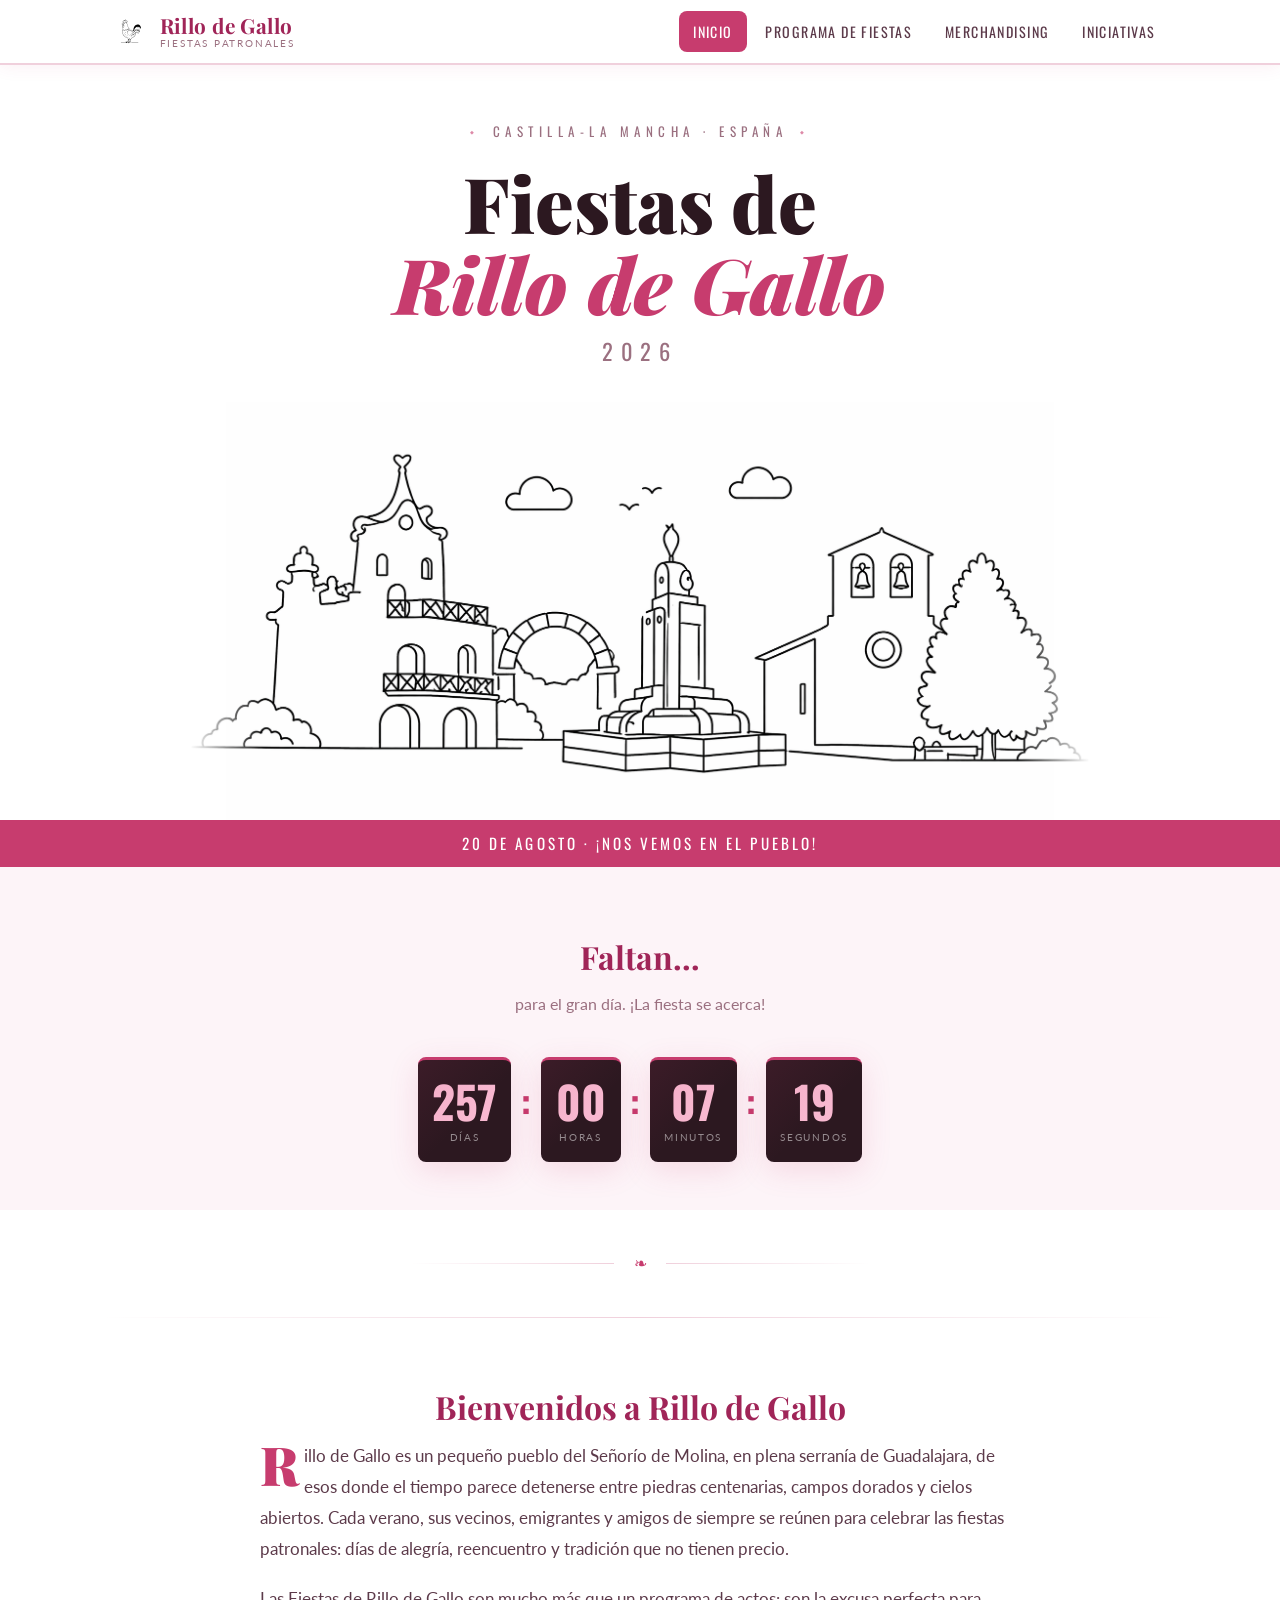
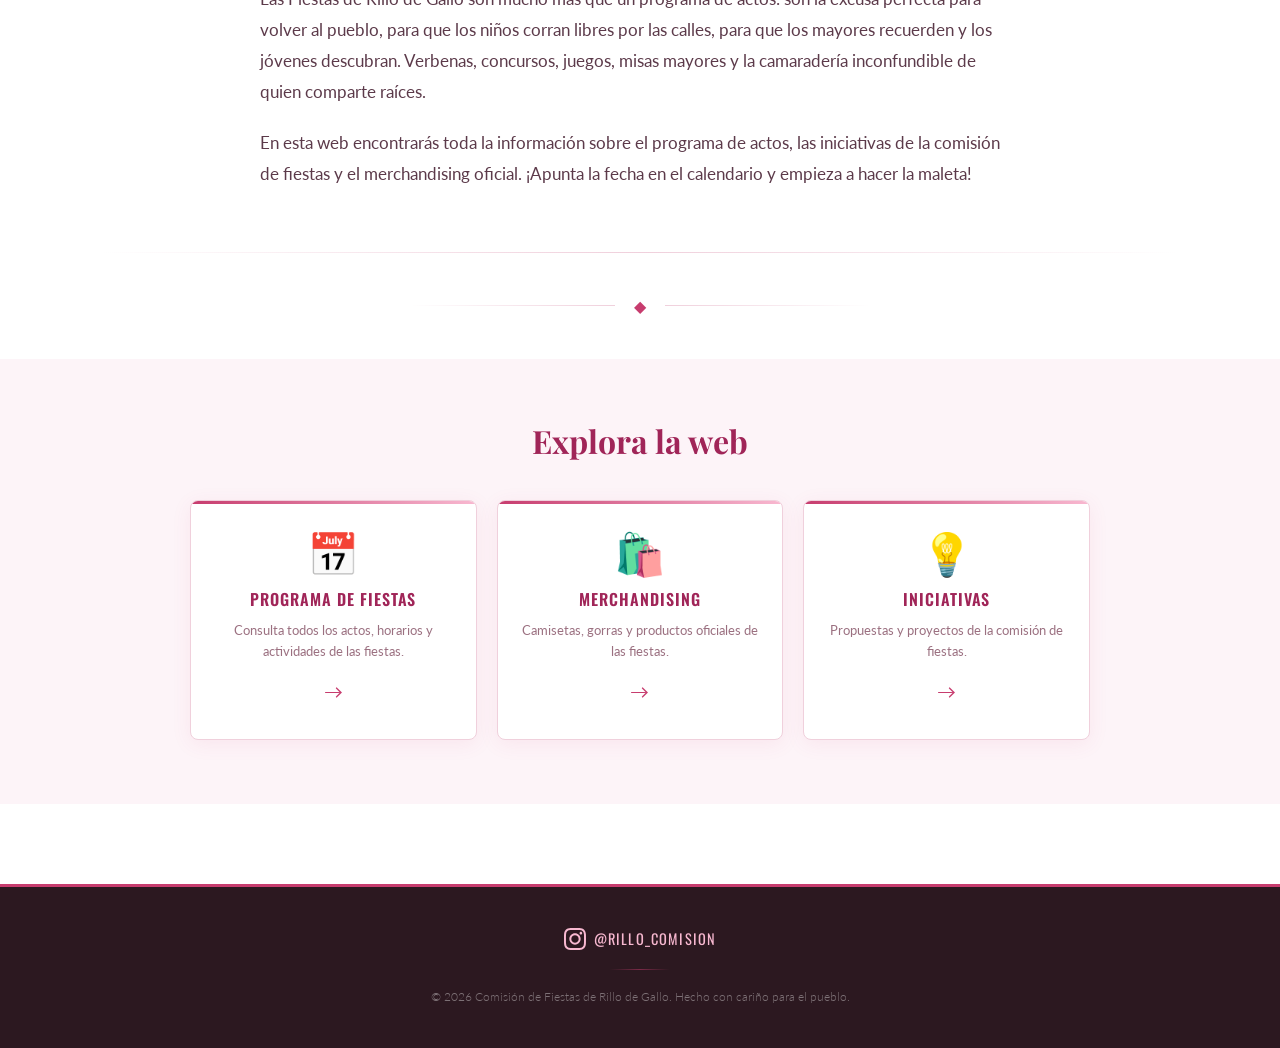
==== index.html @ b317466b "first commit" ====
<!DOCTYPE html>
<html lang="es">
<head>
  <meta charset="UTF-8" />
  <meta name="viewport" content="width=device-width, initial-scale=1.0" />
  <meta name="description" content="Web oficial de las Fiestas de Rillo de Gallo, Castilla-La Mancha. Consulta el programa, la cuenta atrás y el merchandising de las fiestas." />
  <title>Fiestas de Rillo de Gallo</title>
  <link rel="stylesheet" href="style.css" />
</head>
<body>

  <!-- ========================================================
       HEADER
       ======================================================== -->
  <header class="site-header" role="banner">
    <div class="header-inner">

      <!-- Logo con gallo -->
      <a href="index.html" class="site-logo" aria-label="Inicio — Fiestas de Rillo de Gallo">
        <img src="gallo.svg" alt="" class="logo-rooster" aria-hidden="true" />
        <div class="logo-text">
          <span class="logo-main">Rillo de Gallo</span>
          <span class="logo-sub">Fiestas Patronales</span>
        </div>
      </a>

      <!-- Botón hamburguesa (visible sólo en móvil) -->
      <button
        id="nav-toggle"
        class="nav-toggle"
        aria-controls="site-nav"
        aria-expanded="false"
        aria-label="Abrir menú de navegación"
      >
        <span></span>
        <span></span>
        <span></span>
      </button>

      <!-- Navegación principal -->
      <nav id="site-nav" class="site-nav" aria-label="Navegación principal">
        <a href="index.html"         class="nav-link">Inicio</a>
        <a href="programa.html"      class="nav-link">Programa de Fiestas</a>
        <a href="merchandising.html" class="nav-link">Merchandising</a>
        <a href="iniciativas.html"   class="nav-link">Iniciativas</a>
      </nav>

    </div>
  </header>


  <!-- ========================================================
       HERO
       ======================================================== -->
  <section class="hero" aria-labelledby="hero-title">

    <p class="hero-eyebrow">Castilla-La Mancha · España</p>

    <h1 class="hero-title" id="hero-title">
      Fiestas de
      <span class="hero-title-accent">Rillo de Gallo</span>
    </h1>

    <!-- El año se rellena dinámicamente con JS -->
    <p class="hero-year" id="hero-year">2026</p>

    <!-- Ilustración del pueblo
         Guarda la imagen como "ilustracion.png" en esta misma carpeta -->
    <div class="hero-illustration-wrap">
      <img
        src="ilustracion.png"
        alt="Ilustración del pueblo de Rillo de Gallo: el castillo, el arco, el monumento y la iglesia"
        class="hero-illustration"
      />
    </div>

  </section>

  <!-- Barra de fecha debajo del hero -->
  <div class="hero-date-bar" aria-label="Fecha de las fiestas">
    20 de agosto · ¡Nos vemos en el pueblo!
  </div>


  <!-- ========================================================
       CUENTA ATRÁS
       ======================================================== -->
  <section class="countdown-section" aria-labelledby="countdown-title">
    <div class="container">

      <h2 class="section-title" id="countdown-title">Faltan…</h2>
      <p class="section-subtitle">para el gran día. ¡La fiesta se acerca!</p>

      <!-- Grid de la cuenta atrás (se oculta si ya llegó el día) -->
      <div
        id="countdown-grid"
        class="countdown-grid"
        role="timer"
        aria-live="off"
        aria-label="Cuenta atrás hasta el 20 de agosto"
      >
        <div class="countdown-item">
          <span class="countdown-number" id="cd-days"  aria-label="Días">--</span>
          <span class="countdown-label">Días</span>
        </div>

        <span class="countdown-sep" aria-hidden="true">:</span>

        <div class="countdown-item">
          <span class="countdown-number" id="cd-hours" aria-label="Horas">--</span>
          <span class="countdown-label">Horas</span>
        </div>

        <span class="countdown-sep" aria-hidden="true">:</span>

        <div class="countdown-item">
          <span class="countdown-number" id="cd-mins"  aria-label="Minutos">--</span>
          <span class="countdown-label">Minutos</span>
        </div>

        <span class="countdown-sep" aria-hidden="true">:</span>

        <div class="countdown-item">
          <span class="countdown-number" id="cd-secs"  aria-label="Segundos">--</span>
          <span class="countdown-label">Segundos</span>
        </div>
      </div>

      <!-- Mensaje que aparece cuando llega el día (oculto por defecto) -->
      <p id="countdown-celebration" class="countdown-celebration" role="alert" aria-live="polite">
        🎉 ¡Hoy es el gran día! ¡Viva Rillo de Gallo! 🎊
      </p>

    </div>
  </section>


  <!-- Separador ornamental -->
  <div class="ornament" aria-hidden="true">
    <span class="ornament-symbol">❧</span>
  </div>


  <!-- ========================================================
       BIENVENIDA
       ======================================================== -->
  <section class="welcome-section" aria-labelledby="welcome-title">
    <div class="container">
      <div class="welcome-inner">
        <h2 class="section-title" id="welcome-title">Bienvenidos a Rillo de Gallo</h2>

        <p>
          Rillo de Gallo es un pequeño pueblo del Señorío de Molina, en plena serranía de Guadalajara,
          de esos donde el tiempo parece detenerse entre piedras centenarias, campos dorados y cielos
          abiertos. Cada verano, sus vecinos, emigrantes y amigos de siempre se reúnen para celebrar
          las fiestas patronales: días de alegría, reencuentro y tradición que no tienen precio.
        </p>

        <p>
          Las Fiestas de Rillo de Gallo son mucho más que un programa de actos: son la excusa perfecta
          para volver al pueblo, para que los niños corran libres por las calles, para que los mayores
          recuerden y los jóvenes descubran. Verbenas, concursos, juegos, misas mayores y la camaradería
          inconfundible de quien comparte raíces.
        </p>

        <p>
          En esta web encontrarás toda la información sobre el programa de actos, las iniciativas
          de la comisión de fiestas y el merchandising oficial. ¡Apunta la fecha en el calendario
          y empieza a hacer la maleta!
        </p>
      </div>
    </div>
  </section>


  <!-- Separador ornamental -->
  <div class="ornament" aria-hidden="true">
    <span class="ornament-symbol">◆</span>
  </div>


  <!-- ========================================================
       TARJETAS DE ACCESO RÁPIDO
       ======================================================== -->
  <section class="cards-section" aria-labelledby="cards-title">
    <div class="container">

      <h2 class="section-title text-center" id="cards-title">Explora la web</h2>

      <div class="cards-grid">

        <a href="programa.html" class="card" aria-label="Ver el Programa de Fiestas">
          <span class="card-icon" aria-hidden="true">📅</span>
          <span class="card-title">Programa de Fiestas</span>
          <span class="card-desc">Consulta todos los actos, horarios y actividades de las fiestas.</span>
          <span class="card-arrow" aria-hidden="true">→</span>
        </a>

        <a href="merchandising.html" class="card" aria-label="Ver el Merchandising">
          <span class="card-icon" aria-hidden="true">🛍️</span>
          <span class="card-title">Merchandising</span>
          <span class="card-desc">Camisetas, gorras y productos oficiales de las fiestas.</span>
          <span class="card-arrow" aria-hidden="true">→</span>
        </a>

        <a href="iniciativas.html" class="card" aria-label="Ver las Iniciativas">
          <span class="card-icon" aria-hidden="true">💡</span>
          <span class="card-title">Iniciativas</span>
          <span class="card-desc">Propuestas y proyectos de la comisión de fiestas.</span>
          <span class="card-arrow" aria-hidden="true">→</span>
        </a>

      </div>
    </div>
  </section>


  <!-- ========================================================
       FOOTER
       ======================================================== -->
  <footer class="site-footer" role="contentinfo">
    <div class="footer-inner">

      <!-- Instagram -->
      <a
        href="https://www.instagram.com/rillo_comision/"
        target="_blank"
        rel="noopener noreferrer"
        class="footer-instagram"
        aria-label="Síguenos en Instagram (@rillo_comision) — se abre en pestaña nueva"
      >
        <!-- Icono de Instagram (SVG inline) -->
        <svg xmlns="http://www.w3.org/2000/svg" viewBox="0 0 24 24" aria-hidden="true" focusable="false">
          <path d="M12 2.163c3.204 0 3.584.012 4.85.07 3.252.148 4.771 1.691 4.919 4.919.058 1.265.069 1.645.069 4.849 0 3.205-.012 3.584-.069 4.849-.149 3.225-1.664 4.771-4.919 4.919-1.266.058-1.644.07-4.85.07-3.204 0-3.584-.012-4.849-.07-3.26-.149-4.771-1.699-4.919-4.92-.058-1.265-.07-1.644-.07-4.849 0-3.204.013-3.583.07-4.849.149-3.227 1.664-4.771 4.919-4.919 1.266-.057 1.645-.069 4.849-.069zm0-2.163c-3.259 0-3.667.014-4.947.072-4.358.2-6.78 2.618-6.98 6.98-.059 1.281-.073 1.689-.073 4.948 0 3.259.014 3.668.072 4.948.2 4.358 2.618 6.78 6.98 6.98 1.281.058 1.689.072 4.948.072 3.259 0 3.668-.014 4.948-.072 4.354-.2 6.782-2.618 6.979-6.98.059-1.28.073-1.689.073-4.948 0-3.259-.014-3.667-.072-4.947-.196-4.354-2.617-6.78-6.979-6.98-1.281-.059-1.69-.073-4.949-.073zm0 5.838c-3.403 0-6.162 2.759-6.162 6.162s2.759 6.163 6.162 6.163 6.162-2.759 6.162-6.163c0-3.403-2.759-6.162-6.162-6.162zm0 10.162c-2.209 0-4-1.79-4-4 0-2.209 1.791-4 4-4s4 1.791 4 4c0 2.21-1.791 4-4 4zm6.406-11.845c-.796 0-1.441.645-1.441 1.44s.645 1.44 1.441 1.44c.795 0 1.439-.645 1.439-1.44s-.644-1.44-1.439-1.44z"/>
        </svg>
        @rillo_comision
      </a>

      <hr class="footer-divider" aria-hidden="true" />

      <p class="footer-copy">
        &copy; <span id="footer-year">2026</span> Comisión de Fiestas de Rillo de Gallo.
        Hecho con cariño para el pueblo.
      </p>

    </div>
  </footer>


  <script src="script.js"></script>

  <script>
    /* Año dinámico en el hero y el footer */
    var year = new Date().getFullYear();
    var heroYear   = document.getElementById('hero-year');
    var footerYear = document.getElementById('footer-year');
    if (heroYear)   heroYear.textContent   = year;
    if (footerYear) footerYear.textContent = year;
  </script>

</body>
</html>
---- style.css ----
/* ============================================
   FIESTAS DE RILLO DE GALLO — Hoja de estilos
   ============================================
   Para cambiar colores, edita las variables
   CSS de la sección ":root" más abajo.
   ============================================ */

@import url('https://fonts.googleapis.com/css2?family=Playfair+Display:ital,wght@0,700;0,900;1,400;1,700&family=Oswald:wght@400;600;700&family=Lato:wght@300;400;700&display=swap');

/* ============================================
   VARIABLES
   ============================================ */
:root {
  --color-primary:       #C73C6E; /* Rosa principal */
  --color-primary-dark:  #A02558; /* Rosa oscuro */
  --color-primary-light: #F9D0E1; /* Rosa muy claro */
  --color-accent:        #F8B8D0; /* Rosa acento */
  --color-bg:            #FFFFFF; /* Blanco puro */
  --color-bg-soft:       #FDF4F8; /* Blanco rosado muy suave */
  --color-text:          #2C1820; /* Texto oscuro */
  --color-text-mid:      #5C3A4A; /* Texto medio */
  --color-text-light:    #9B7080; /* Texto suave */
  --color-border:        #F0D0DC; /* Borde rosa claro */
  --color-dark:          #2C1820; /* Oscuro (footer) */
  --color-white:         #FFFFFF;

  --font-display: 'Playfair Display', Georgia, serif;
  --font-heading: 'Oswald', Arial, sans-serif;
  --font-body:    'Lato', Arial, sans-serif;

  --shadow-soft:   0 4px 20px rgba(199, 60, 110, 0.08);
  --shadow-medium: 0 8px 30px rgba(199, 60, 110, 0.15);
  --radius:        8px;
  --transition:    0.3s ease;
}

/* ============================================
   RESET Y BASE
   ============================================ */
*, *::before, *::after {
  box-sizing: border-box;
  margin: 0;
  padding: 0;
}

html { scroll-behavior: smooth; }

body {
  font-family: var(--font-body);
  color: var(--color-text);
  background-color: var(--color-bg);
  min-height: 100vh;
  line-height: 1.65;
}

img { max-width: 100%; height: auto; display: block; }

a {
  color: var(--color-primary);
  text-decoration: none;
  transition: color var(--transition);
}
a:hover { color: var(--color-primary-dark); }

.container {
  width: 100%;
  max-width: 1100px;
  margin: 0 auto;
  padding: 0 1.25rem;
}

/* ============================================
   HEADER — blanco con acentos rosas
   ============================================ */
.site-header {
  background-color: var(--color-bg);
  position: sticky;
  top: 0;
  z-index: 1000;
  border-bottom: 2px solid var(--color-border);
  box-shadow: 0 2px 16px rgba(199, 60, 110, 0.08);
}

.header-inner {
  display: flex;
  align-items: center;
  justify-content: space-between;
  padding: 0.7rem 1.25rem;
  max-width: 1100px;
  margin: 0 auto;
  gap: 1rem;
}

/* Logo con gallo */
.site-logo {
  display: flex;
  align-items: center;
  gap: 0.6rem;
  text-decoration: none;
  flex-shrink: 0;
}

.logo-rooster {
  width: 40px;
  height: 40px;
  flex-shrink: 0;
}

.logo-text {
  display: flex;
  flex-direction: column;
  line-height: 1.15;
}

.logo-main {
  font-family: var(--font-display);
  font-size: clamp(1rem, 3.5vw, 1.3rem);
  font-weight: 700;
  color: var(--color-primary-dark);
  letter-spacing: 0.02em;
}

.logo-sub {
  font-family: var(--font-body);
  font-size: clamp(0.55rem, 1.5vw, 0.62rem);
  color: var(--color-text-light);
  letter-spacing: 0.18em;
  text-transform: uppercase;
}

/* ---- Navegación ---- */
.site-nav {
  display: none;
  flex-direction: column;
  gap: 0.15rem;
  position: absolute;
  top: 100%;
  left: 0;
  right: 0;
  background-color: var(--color-bg);
  padding: 0.75rem 1.25rem 1.25rem;
  border-top: 1px solid var(--color-border);
  box-shadow: 0 8px 20px rgba(199, 60, 110, 0.08);
}

.site-nav.is-open { display: flex; }

.nav-link {
  font-family: var(--font-heading);
  font-size: 0.88rem;
  letter-spacing: 0.1em;
  text-transform: uppercase;
  color: var(--color-text-mid);
  padding: 0.55rem 0.9rem;
  border-radius: var(--radius);
  transition: background-color var(--transition), color var(--transition);
  white-space: nowrap;
}

.nav-link:hover,
.nav-link.active {
  background-color: var(--color-primary);
  color: var(--color-white);
}

/* ---- Botón hamburguesa ---- */
.nav-toggle {
  background: none;
  border: 1.5px solid var(--color-primary);
  border-radius: var(--radius);
  width: 42px;
  height: 36px;
  display: flex;
  flex-direction: column;
  justify-content: center;
  align-items: center;
  gap: 5px;
  cursor: pointer;
  padding: 0 8px;
  flex-shrink: 0;
  transition: background-color var(--transition);
}

.nav-toggle:hover { background-color: var(--color-primary-light); }

.nav-toggle span {
  display: block;
  width: 100%;
  height: 2px;
  background-color: var(--color-primary);
  border-radius: 2px;
  transition: transform var(--transition), opacity var(--transition);
}

.nav-toggle[aria-expanded="true"] span:nth-child(1) { transform: translateY(7px) rotate(45deg); }
.nav-toggle[aria-expanded="true"] span:nth-child(2) { opacity: 0; transform: scaleX(0); }
.nav-toggle[aria-expanded="true"] span:nth-child(3) { transform: translateY(-7px) rotate(-45deg); }

@media (min-width: 768px) {
  .nav-toggle { display: none; }

  .site-nav {
    display: flex;
    flex-direction: row;
    position: static;
    background: none;
    padding: 0;
    border: none;
    box-shadow: none;
    gap: 0.25rem;
  }
}

/* ============================================
   FOOTER
   ============================================ */
.site-footer {
  background-color: var(--color-dark);
  border-top: 3px solid var(--color-primary);
  color: rgba(255,255,255,0.85);
  padding: 2.5rem 1.25rem;
  margin-top: 5rem;
}

.footer-inner {
  max-width: 1100px;
  margin: 0 auto;
  display: flex;
  flex-direction: column;
  align-items: center;
  gap: 1.1rem;
  text-align: center;
}

.footer-instagram {
  display: inline-flex;
  align-items: center;
  gap: 0.5rem;
  color: var(--color-accent);
  font-family: var(--font-heading);
  font-size: 0.9rem;
  letter-spacing: 0.08em;
  text-transform: uppercase;
  transition: color var(--transition), transform var(--transition);
}

.footer-instagram:hover { color: var(--color-white); transform: translateY(-2px); }

.footer-instagram svg { width: 22px; height: 22px; fill: currentColor; flex-shrink: 0; }

.footer-divider {
  width: 60px;
  height: 1px;
  background: linear-gradient(to right, transparent, rgba(199,60,110,0.5), transparent);
  border: none;
}

.footer-copy {
  font-size: 0.78rem;
  opacity: 0.45;
  font-family: var(--font-body);
  font-weight: 300;
}

/* ============================================
   ORNAMENTO DECORATIVO
   ============================================ */
.ornament {
  display: flex;
  align-items: center;
  gap: 1.2rem;
  justify-content: center;
  margin: 2.5rem auto;
  max-width: 500px;
  padding: 0 1.25rem;
}

.ornament::before,
.ornament::after {
  content: '';
  flex: 1;
  height: 1px;
  background: linear-gradient(to right, transparent, var(--color-border));
}
.ornament::after {
  background: linear-gradient(to left, transparent, var(--color-border));
}

.ornament-symbol {
  font-size: 1rem;
  color: var(--color-primary);
  flex-shrink: 0;
}

/* ============================================
   HERO PRINCIPAL (index.html) — blanco con ilustración
   ============================================ */
.hero {
  background-color: var(--color-bg);
  text-align: center;
  padding: 3.5rem 1.25rem 0;
  overflow: hidden;
}

.hero-eyebrow {
  font-family: var(--font-heading);
  font-size: clamp(0.68rem, 2vw, 0.82rem);
  letter-spacing: 0.42em;
  text-transform: uppercase;
  color: var(--color-text-light);
  margin-bottom: 1.2rem;
  display: flex;
  align-items: center;
  justify-content: center;
  gap: 0.8rem;
}

.hero-eyebrow::before,
.hero-eyebrow::after {
  content: '◆';
  font-size: 0.4em;
  color: var(--color-primary);
  opacity: 0.6;
}

.hero-title {
  font-family: var(--font-display);
  font-size: clamp(2.4rem, 8vw, 4.8rem);
  font-weight: 900;
  line-height: 1.06;
  color: var(--color-text);
  margin-bottom: 0.3rem;
}

.hero-title-accent {
  display: block;
  color: var(--color-primary);
  font-style: italic;
}

.hero-year {
  font-family: var(--font-heading);
  font-size: clamp(1rem, 3.5vw, 1.4rem);
  font-weight: 400;
  letter-spacing: 0.35em;
  color: var(--color-text-light);
  margin-top: 0.5rem;
}

/* Ilustración del pueblo */
.hero-illustration-wrap {
  margin: 2rem auto 0;
  max-width: 900px;
  width: 100%;
  /* Fade suave en los laterales para integrar la imagen */
  -webkit-mask-image: linear-gradient(to right, transparent 0%, black 8%, black 92%, transparent 100%);
  mask-image: linear-gradient(to right, transparent 0%, black 8%, black 92%, transparent 100%);
}

.hero-illustration {
  width: 100%;
  height: auto;
  display: block;
}

/* Barra con fecha debajo de la ilustración */
.hero-date-bar {
  background-color: var(--color-primary);
  color: var(--color-white);
  padding: 0.7rem 1.25rem;
  font-family: var(--font-heading);
  font-size: clamp(0.8rem, 2.5vw, 0.95rem);
  letter-spacing: 0.2em;
  text-transform: uppercase;
  text-align: center;
}

/* ============================================
   SECCIÓN CUENTA ATRÁS
   ============================================ */
.countdown-section {
  padding: 4rem 1.25rem 3rem;
  text-align: center;
  background-color: var(--color-bg-soft);
}

.section-title {
  font-family: var(--font-display);
  font-size: clamp(1.4rem, 4vw, 2rem);
  color: var(--color-primary-dark);
  margin-bottom: 0.4rem;
}

.section-subtitle {
  font-family: var(--font-body);
  font-size: clamp(0.85rem, 2.5vw, 1rem);
  color: var(--color-text-light);
  margin-bottom: 2.5rem;
}

.countdown-grid {
  display: inline-flex;
  justify-content: center;
  align-items: center;
  gap: 0.6rem;
  flex-wrap: wrap;
}

.countdown-item {
  background-color: var(--color-dark);
  border-radius: var(--radius);
  padding: 1.2rem 0.9rem 1rem;
  min-width: 80px;
  box-shadow: var(--shadow-medium);
  border-top: 3px solid var(--color-primary);
  position: relative;
  overflow: hidden;
}

.countdown-item::before {
  content: '';
  position: absolute;
  inset: 0;
  background: linear-gradient(135deg, rgba(199,60,110,0.1) 0%, transparent 55%);
  pointer-events: none;
}

.countdown-number {
  display: block;
  font-family: var(--font-heading);
  font-size: clamp(2rem, 7vw, 2.8rem);
  font-weight: 700;
  color: var(--color-accent);
  line-height: 1;
  min-width: 2ch;
  font-variant-numeric: tabular-nums;
}

.countdown-label {
  display: block;
  font-family: var(--font-body);
  font-size: 0.6rem;
  text-transform: uppercase;
  letter-spacing: 0.18em;
  color: rgba(255,255,255,0.5);
  margin-top: 0.4rem;
}

.countdown-sep {
  font-family: var(--font-heading);
  font-size: clamp(1.6rem, 5vw, 2.2rem);
  font-weight: 700;
  color: var(--color-primary);
  line-height: 1;
  margin-bottom: 1.1rem;
  flex-shrink: 0;
}

.countdown-celebration {
  display: none;
  font-family: var(--font-display);
  font-size: clamp(1.3rem, 5vw, 2rem);
  color: var(--color-primary);
  font-style: italic;
  padding: 1.5rem 1rem;
  border: 2px dashed var(--color-accent);
  border-radius: var(--radius);
  max-width: 500px;
  margin: 0 auto;
  background-color: var(--color-bg-soft);
  box-shadow: var(--shadow-soft);
}

/* ============================================
   BIENVENIDA
   ============================================ */
.welcome-section {
  background-color: var(--color-bg);
  padding: 4rem 1.25rem;
  position: relative;
}

.welcome-section::before,
.welcome-section::after {
  content: '';
  position: absolute;
  left: 8%;
  right: 8%;
  height: 1px;
  background: linear-gradient(to right, transparent, var(--color-border), transparent);
}
.welcome-section::before { top: 0; }
.welcome-section::after  { bottom: 0; }

.welcome-inner {
  max-width: 760px;
  margin: 0 auto;
  text-align: center;
}

.welcome-inner p {
  font-size: clamp(0.9rem, 2.5vw, 1.05rem);
  line-height: 1.85;
  color: var(--color-text-mid);
  margin-bottom: 1.2rem;
  text-align: left;
}
.welcome-inner p:last-child { margin-bottom: 0; }

.welcome-inner p:first-of-type::first-letter {
  font-family: var(--font-display);
  font-size: 3.2em;
  font-weight: 900;
  color: var(--color-primary);
  float: left;
  line-height: 0.75;
  margin-right: 0.1em;
  margin-top: 0.08em;
}

/* ============================================
   TARJETAS DE ACCESO RÁPIDO
   ============================================ */
.cards-section {
  padding: 3.5rem 1.25rem 4rem;
  background-color: var(--color-bg-soft);
}

.cards-grid {
  display: grid;
  grid-template-columns: 1fr;
  gap: 1.25rem;
  max-width: 900px;
  margin: 2rem auto 0;
}

@media (min-width: 480px) { .cards-grid { grid-template-columns: 1fr 1fr; } }
@media (min-width: 720px) { .cards-grid { grid-template-columns: repeat(3, 1fr); } }

.card {
  background-color: var(--color-bg);
  border-radius: var(--radius);
  padding: 2rem 1.4rem;
  text-align: center;
  text-decoration: none;
  color: var(--color-text);
  display: flex;
  flex-direction: column;
  align-items: center;
  gap: 0.5rem;
  box-shadow: var(--shadow-soft);
  border: 1.5px solid var(--color-border);
  transition: transform var(--transition), border-color var(--transition), box-shadow var(--transition);
  position: relative;
  overflow: hidden;
}

.card::before {
  content: '';
  position: absolute;
  top: 0; left: 0; right: 0;
  height: 3px;
  background: linear-gradient(to right, var(--color-primary), var(--color-accent));
}

.card:hover {
  transform: translateY(-5px);
  border-color: var(--color-primary);
  box-shadow: var(--shadow-medium);
  color: var(--color-text);
}

.card-icon { font-size: 2.6rem; line-height: 1; }

.card-title {
  font-family: var(--font-heading);
  font-size: 1rem;
  font-weight: 600;
  letter-spacing: 0.06em;
  text-transform: uppercase;
  color: var(--color-primary-dark);
  margin-top: 0.2rem;
}

.card-desc {
  font-family: var(--font-body);
  font-size: 0.83rem;
  color: var(--color-text-light);
  line-height: 1.55;
}

.card-arrow {
  font-size: 1.2rem;
  color: var(--color-primary);
  margin-top: 0.4rem;
  display: inline-block;
  transition: transform var(--transition);
}
.card:hover .card-arrow { transform: translateX(5px); }

/* ============================================
   HERO DE SECCIÓN (páginas interiores)
   ============================================ */
.section-hero {
  background-color: var(--color-bg-soft);
  border-bottom: 2px solid var(--color-border);
  text-align: center;
  padding: 3.5rem 1.25rem 3rem;
}

.section-hero-eyebrow {
  font-family: var(--font-heading);
  font-size: 0.73rem;
  letter-spacing: 0.42em;
  text-transform: uppercase;
  color: var(--color-text-light);
  margin-bottom: 0.7rem;
  display: flex;
  align-items: center;
  justify-content: center;
  gap: 0.8rem;
}

.section-hero-eyebrow::before,
.section-hero-eyebrow::after {
  content: '◆';
  font-size: 0.4em;
  color: var(--color-primary);
  opacity: 0.6;
}

.section-hero-title {
  font-family: var(--font-display);
  font-size: clamp(1.9rem, 6vw, 3rem);
  font-weight: 900;
  color: var(--color-primary-dark);
}

/* Imagen decorativa de gallo en páginas interiores */
.section-hero-rooster {
  width: 70px;
  height: auto;
  margin: 1.2rem auto 0;
  opacity: 0.75;
}

/* ============================================
   PLACEHOLDER
   ============================================ */
.placeholder-section {
  padding: 4rem 1.25rem 5rem;
  text-align: center;
}

.placeholder-box {
  max-width: 580px;
  margin: 0 auto;
  background-color: var(--color-bg);
  border-radius: var(--radius);
  padding: 3rem 2rem 2.5rem;
  box-shadow: var(--shadow-soft);
  border: 1.5px dashed var(--color-accent);
  position: relative;
}

.placeholder-box::before { content: '✦'; position: absolute; top: 0.7rem; left: 0.9rem; color: var(--color-primary); font-size: 0.7rem; opacity: 0.4; }
.placeholder-box::after  { content: '✦'; position: absolute; bottom: 0.7rem; right: 0.9rem; color: var(--color-primary); font-size: 0.7rem; opacity: 0.4; }

.placeholder-icon { font-size: 3.2rem; display: block; margin-bottom: 1rem; line-height: 1; }

.placeholder-box h2 {
  font-family: var(--font-display);
  font-size: clamp(1.3rem, 4vw, 1.7rem);
  color: var(--color-primary-dark);
  margin-bottom: 0.75rem;
}

.placeholder-box p {
  color: var(--color-text-mid);
  font-size: clamp(0.9rem, 2.5vw, 1rem);
  line-height: 1.75;
  max-width: 400px;
  margin: 0 auto 0.75rem;
}

.btn-back {
  display: inline-block;
  margin-top: 1.75rem;
  padding: 0.72rem 2rem;
  background-color: var(--color-primary);
  color: var(--color-white);
  font-family: var(--font-heading);
  font-size: 0.85rem;
  letter-spacing: 0.12em;
  text-transform: uppercase;
  border-radius: var(--radius);
  transition: background-color var(--transition), transform var(--transition), box-shadow var(--transition);
  box-shadow: 0 3px 10px rgba(199,60,110,0.25);
}

.btn-back:hover {
  background-color: var(--color-primary-dark);
  color: var(--color-white);
  transform: translateY(-2px);
  box-shadow: 0 5px 15px rgba(199,60,110,0.35);
}

/* ============================================
   UTILIDADES
   ============================================ */
.visually-hidden {
  position: absolute; width: 1px; height: 1px;
  padding: 0; overflow: hidden;
  clip: rect(0,0,0,0); white-space: nowrap; border: 0;
}

.text-center { text-align: center; }

/* ============================================
   TIENDA — MERCHANDISING
   ============================================ */
.shop-section {
  padding: 3.5rem 1.25rem 5rem;
}

/* Aviso de cómo comprar */
.buy-info-box {
  display: flex;
  align-items: flex-start;
  gap: 1rem;
  background-color: var(--color-bg-soft);
  border: 1.5px solid var(--color-border);
  border-left: 4px solid var(--color-primary);
  border-radius: var(--radius);
  padding: 1.2rem 1.5rem;
  max-width: 860px;
  margin: 0 auto 3rem;
  text-align: left;
}

.buy-info-icon {
  font-size: 1.7rem;
  line-height: 1;
  flex-shrink: 0;
  margin-top: 0.1rem;
}

.buy-info-box p {
  font-size: 0.95rem;
  color: var(--color-text-mid);
  line-height: 1.65;
  margin: 0;
}

.buy-info-box strong { color: var(--color-primary-dark); }

/* Grid de productos */
.product-grid {
  display: grid;
  grid-template-columns: 1fr;
  gap: 1.5rem;
  max-width: 860px;
  margin: 0 auto;
}

@media (min-width: 480px) { .product-grid { grid-template-columns: 1fr 1fr; } }
@media (min-width: 720px) { .product-grid { grid-template-columns: repeat(3, 1fr); } }

.product-card {
  background-color: var(--color-bg);
  border: 1.5px solid var(--color-border);
  border-radius: var(--radius);
  overflow: hidden;
  box-shadow: var(--shadow-soft);
  display: flex;
  flex-direction: column;
  transition: transform var(--transition), box-shadow var(--transition), border-color var(--transition);
}

.product-card:hover {
  transform: translateY(-5px);
  box-shadow: var(--shadow-medium);
  border-color: var(--color-primary);
}

/* Contenedor cuadrado para la imagen */
.product-image-wrap {
  aspect-ratio: 1 / 1;
  overflow: hidden;
  background-color: var(--color-bg-soft);
  display: flex;
  align-items: center;
  justify-content: center;
}

.product-image-wrap img {
  width: 100%;
  height: 100%;
  object-fit: cover;
  transition: transform var(--transition);
}

.product-card:hover .product-image-wrap img {
  transform: scale(1.04);
}

/* Imagen ausente — emoji de relleno */
.product-image-placeholder {
  font-size: 4rem;
  opacity: 0.25;
}

.product-info {
  padding: 1.1rem 1.25rem 1.4rem;
  display: flex;
  flex-direction: column;
  gap: 0.35rem;
  flex: 1;
}

.product-name {
  font-family: var(--font-heading);
  font-size: 1rem;
  font-weight: 600;
  letter-spacing: 0.06em;
  text-transform: uppercase;
  color: var(--color-text);
}

.product-price {
  font-family: var(--font-display);
  font-size: 1.35rem;
  font-weight: 700;
  color: var(--color-primary);
  line-height: 1;
}

.product-price.price-ask {
  font-family: var(--font-body);
  font-size: 0.85rem;
  font-weight: 400;
  font-style: italic;
  color: var(--color-text-light);
}

.product-desc {
  font-size: 0.83rem;
  color: var(--color-text-light);
  line-height: 1.55;
  margin-top: 0.15rem;
}

/* ============================================
   INICIATIVAS
   ============================================ */
.initiatives-section {
  padding: 3.5rem 1.25rem 5rem;
}

.initiatives-intro {
  text-align: center;
  max-width: 640px;
  margin: 0 auto 3rem;
  font-size: clamp(0.9rem, 2.5vw, 1rem);
  color: var(--color-text-light);
  line-height: 1.75;
}

.initiatives-grid {
  display: grid;
  grid-template-columns: 1fr;
  gap: 1.75rem;
  max-width: 860px;
  margin: 0 auto;
}

@media (min-width: 600px) {
  .initiatives-grid { grid-template-columns: 1fr 1fr; }
}

.initiative-card {
  background-color: var(--color-bg);
  border: 1.5px solid var(--color-border);
  border-radius: var(--radius);
  padding: 2.25rem 1.75rem 2rem;
  box-shadow: var(--shadow-soft);
  position: relative;
  overflow: hidden;
  transition: transform var(--transition), box-shadow var(--transition), border-color var(--transition);
}

/* Línea de color en la parte superior */
.initiative-card::before {
  content: '';
  position: absolute;
  top: 0; left: 0; right: 0;
  height: 4px;
  background: linear-gradient(to right, var(--color-primary), var(--color-accent));
}

.initiative-card:hover {
  transform: translateY(-5px);
  box-shadow: var(--shadow-medium);
  border-color: var(--color-primary);
}

.initiative-icon {
  font-size: 3rem;
  line-height: 1;
  display: block;
  margin-bottom: 1.1rem;
}

.initiative-tag {
  display: inline-block;
  background-color: var(--color-primary-light);
  color: var(--color-primary-dark);
  font-family: var(--font-heading);
  font-size: 0.68rem;
  letter-spacing: 0.18em;
  text-transform: uppercase;
  padding: 0.25rem 0.8rem;
  border-radius: 100px;
  margin-bottom: 0.8rem;
}

.initiative-title {
  font-family: var(--font-display);
  font-size: clamp(1.2rem, 3vw, 1.55rem);
  font-weight: 700;
  color: var(--color-primary-dark);
  line-height: 1.2;
  margin-bottom: 0.85rem;
}

.initiative-desc {
  font-size: 0.9rem;
  color: var(--color-text-light);
  line-height: 1.7;
  font-style: italic;
}
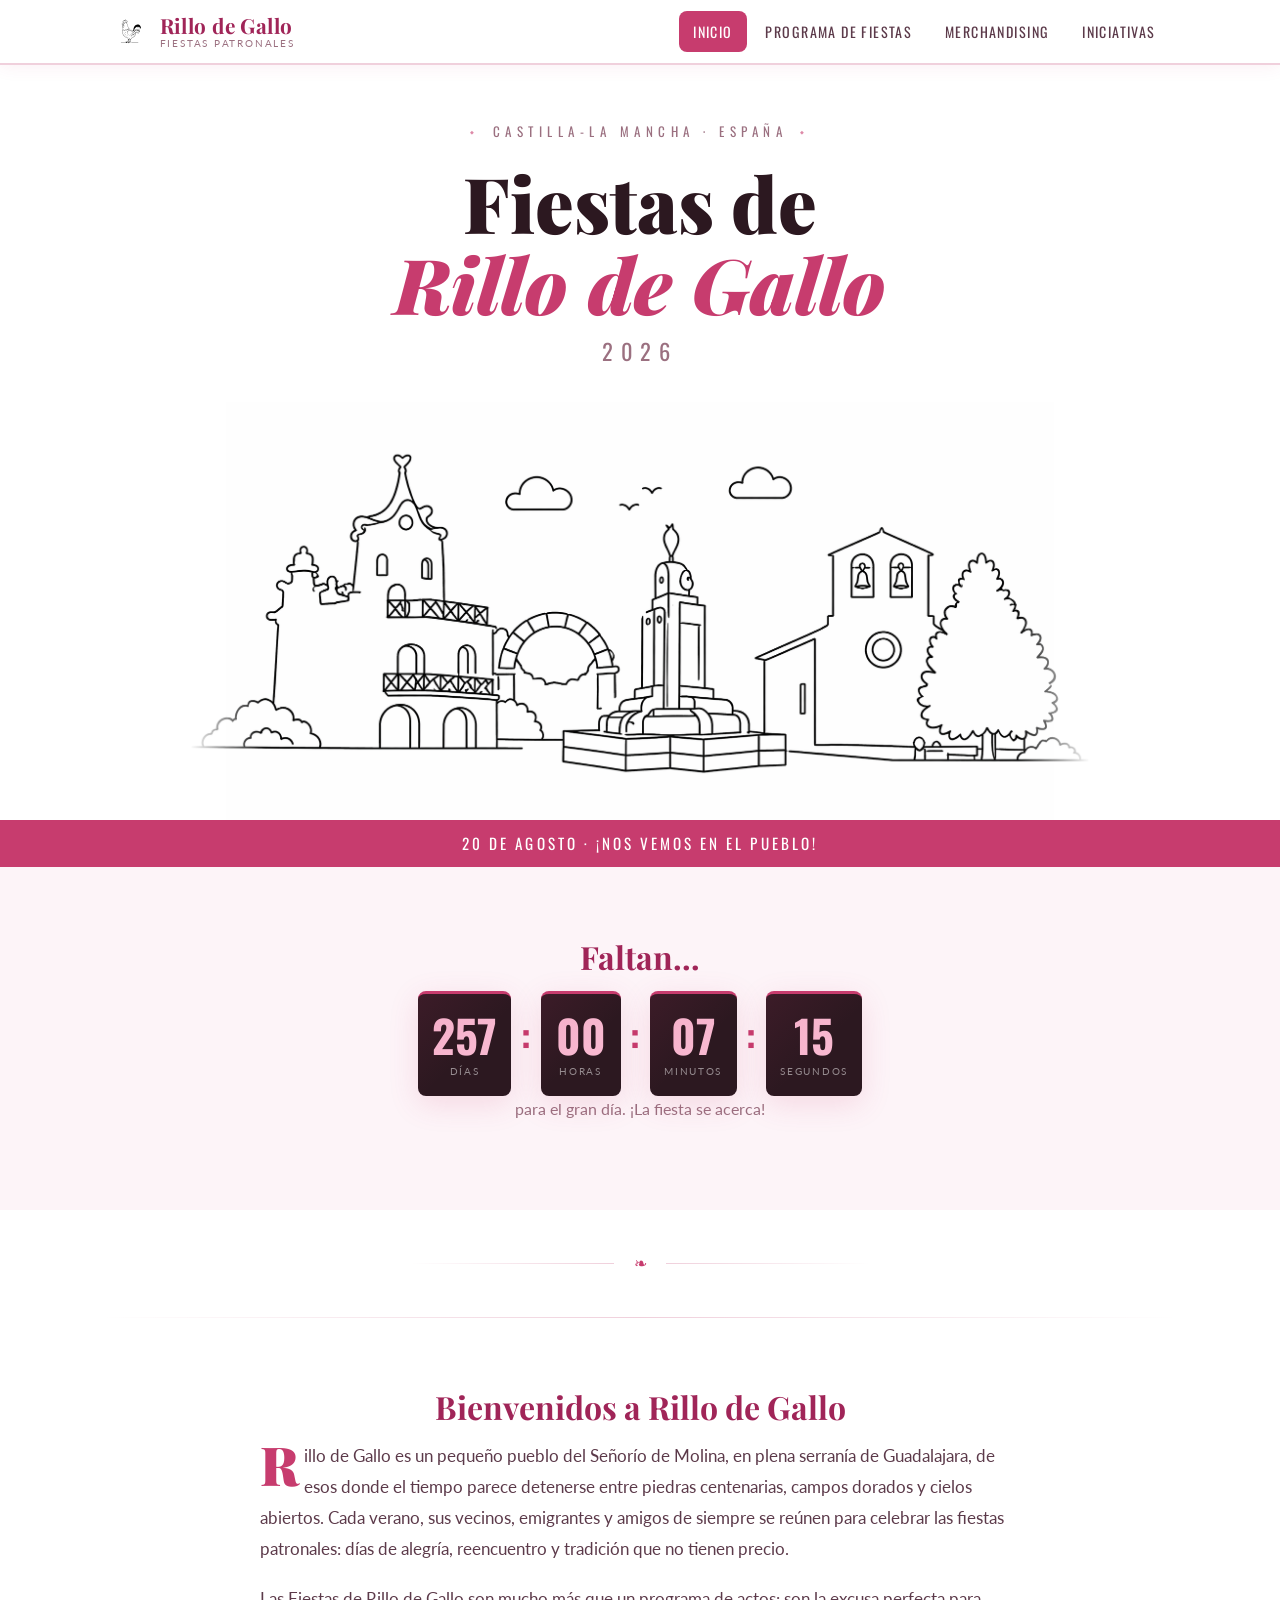
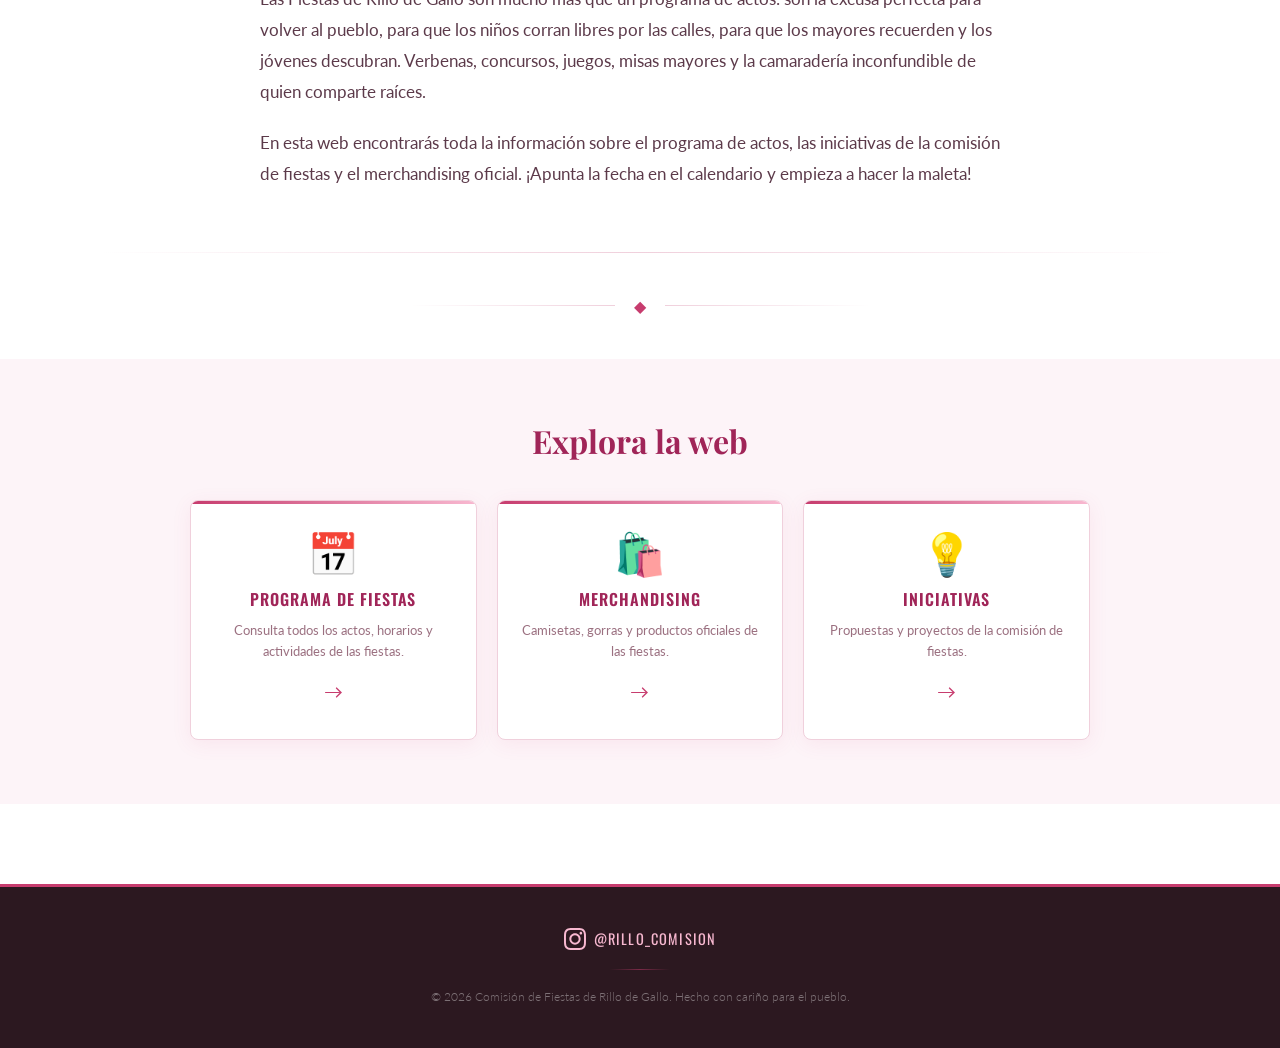
==== commit dc427580: "cambios pequeños" ====
--- a/index.html
+++ b/index.html
@@ -89,7 +89,6 @@
     <div class="container">
 
       <h2 class="section-title" id="countdown-title">Faltan…</h2>
-      <p class="section-subtitle">para el gran día. ¡La fiesta se acerca!</p>
 
       <!-- Grid de la cuenta atrás (se oculta si ya llegó el día) -->
       <div
@@ -130,6 +129,8 @@
       <p id="countdown-celebration" class="countdown-celebration" role="alert" aria-live="polite">
         🎉 ¡Hoy es el gran día! ¡Viva Rillo de Gallo! 🎊
       </p>
+
+      <p class="section-subtitle">para el gran día. ¡La fiesta se acerca!</p>
 
     </div>
   </section>
--- a/style.css
+++ b/style.css
@@ -924,6 +924,12 @@
   margin-bottom: 0.8rem;
 }
 
+/* Variante para eventos ya celebrados */
+.initiative-tag--past {
+  background-color: #F0F0F0;
+  color: #888;
+}
+
 .initiative-title {
   font-family: var(--font-display);
   font-size: clamp(1.2rem, 3vw, 1.55rem);
@@ -935,7 +941,54 @@
 
 .initiative-desc {
   font-size: 0.9rem;
-  color: var(--color-text-light);
-  line-height: 1.7;
-  font-style: italic;
-}
+  color: var(--color-text-mid);
+  line-height: 1.75;
+}
+
+/* Lista de detalles (fecha, precio, etc.) dentro de una iniciativa */
+.initiative-details {
+  margin: 1.1rem 0 0.5rem;
+  display: flex;
+  flex-direction: column;
+  gap: 0.55rem;
+}
+
+.initiative-detail-item {
+  display: flex;
+  align-items: baseline;
+  gap: 0.55rem;
+  font-size: 0.9rem;
+  color: var(--color-text-mid);
+  line-height: 1.45;
+}
+
+.initiative-detail-item .detail-icon {
+  flex-shrink: 0;
+  font-size: 0.95rem;
+}
+
+/* Botón CTA dentro de la tarjeta de iniciativa */
+.initiative-cta {
+  display: inline-block;
+  margin-top: 1.3rem;
+  padding: 0.65rem 1.5rem;
+  background-color: var(--color-primary);
+  color: var(--color-white);
+  font-family: var(--font-heading);
+  font-size: 0.82rem;
+  letter-spacing: 0.12em;
+  text-transform: uppercase;
+  border-radius: var(--radius);
+  transition: background-color var(--transition), transform var(--transition), box-shadow var(--transition);
+  box-shadow: 0 3px 10px rgba(199, 60, 110, 0.25);
+}
+
+.initiative-cta:hover {
+  background-color: var(--color-primary-dark);
+  color: var(--color-white);
+  transform: translateY(-2px);
+  box-shadow: 0 5px 14px rgba(199, 60, 110, 0.35);
+}
+
+/* Las dos tarjetas se alinean al inicio para que no estiren si tienen alturas distintas */
+.initiatives-grid { align-items: start; }
